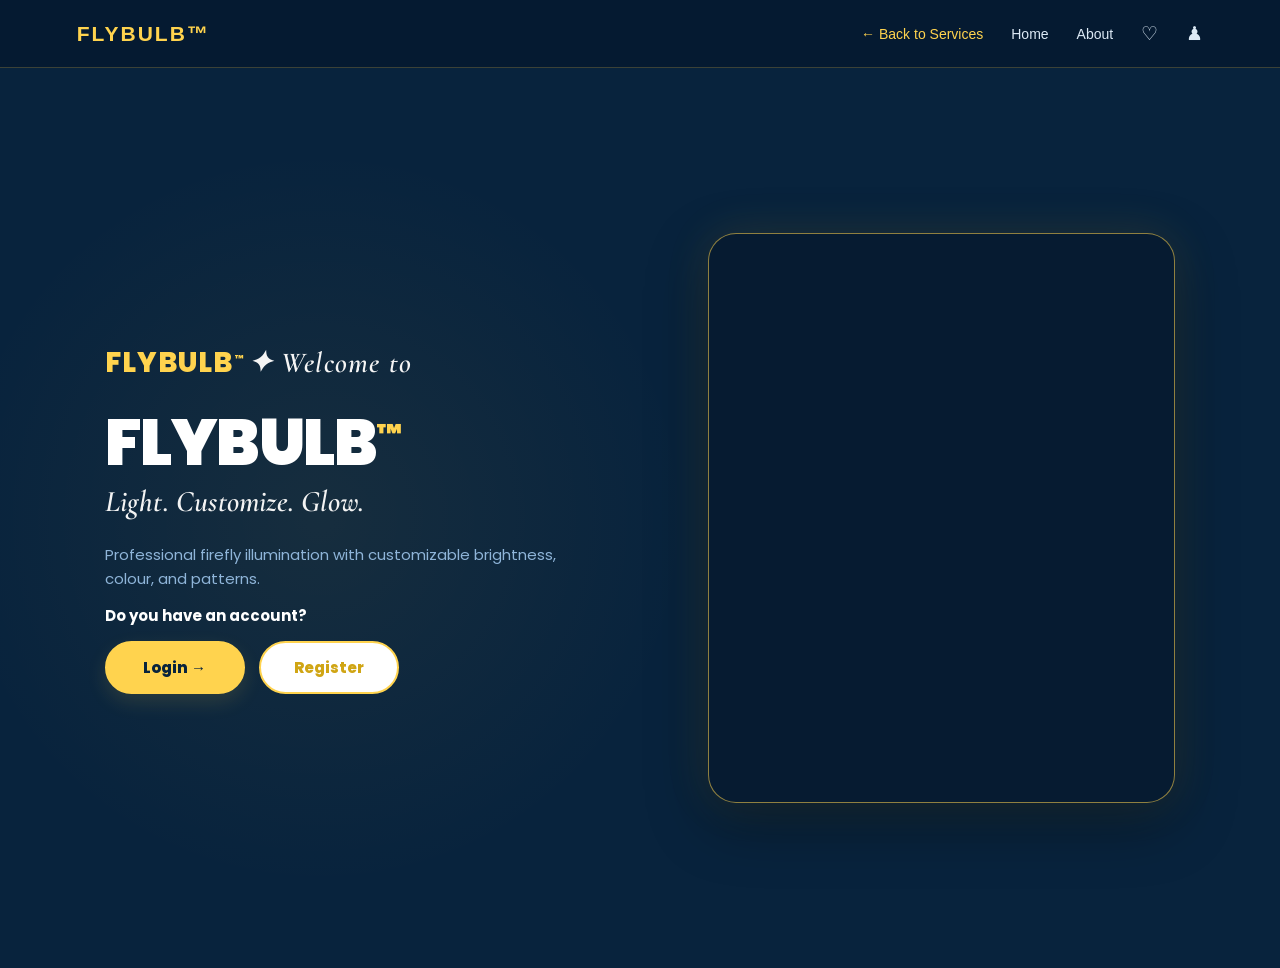
==== assets/index.html @ f3f1c1b2 "Update FlyBug website" ====
<!DOCTYPE html>

<html lang="en">

<head>

    <meta charset="UTF-8">

    <meta name="viewport"

          content="width=device-width, initial-scale=1.0">

    <title>FLYBULB™ | Professional Firefly Illumination Services</title>

    <link rel="stylesheet" href="style.css">

</head>

<body>

    <!-- =====================================================

         NAVIGATION BAR

    ===================================================== -->

    <nav class="navbar">

        <div class="navbar-logo">FLYBULB™</div>

        <div class="navbar-links">

            <a href="#services" class="nav-back" onclick="showServices(); return false;">← Back to Services</a>

            <a href="../../../FLYBULB/FLYBULB/assets/index.html" class="nav-home">Home</a>

            <a href="../../../about.html">About</a>

            <span class="nav-icon">♡</span>

            <span class="nav-icon">♟</span>

        </div>

    </nav>

<!-- =====================================================

     FLYBULB — WELCOME + LOGIN

====================================================== -->

<style>

    @import url('https://fonts.googleapis.com/css2?family=Cormorant+Garamond:ital,wght@0,500;0,600;1,500;1,600&family=Poppins:wght@400;500;600;700;800;900&display=swap');

    /* =====================================================

       COMMON

    ====================================================== */

    #welcomePage,

    #loginPage {

        font-family: "Poppins", "Segoe UI", Arial, sans-serif;

        box-sizing: border-box;

    }

    #welcomePage *,

    #loginPage * {

        box-sizing: border-box;

    }

    /* =====================================================

       WELCOME PAGE

    ====================================================== */

    #welcomePage {

        min-height: 100vh;

        width: 100%;

        background:

            radial-gradient(

                circle at 25% 50%,

                rgba(255, 211, 78, 0.06),

                transparent 35%

            ),

            #08233d;

        color: white;

        overflow: hidden;

    }

    /* =====================================================

       WELCOME WRAPPER

    ====================================================== */

    .welcome-wrapper {

        width: 100%;

        min-height: 100vh;

        display: grid;

        grid-template-columns: minmax(0, 1.08fr) minmax(320px, 0.92fr);

        align-items: center;

        padding: 60px 7%;

        gap: 55px;

    }

    /* =====================================================

       RIGHT — VIDEO

    ====================================================== */

    .welcome-video-section {

        width: 100%;

        display: flex;

        justify-content: center;

        align-items: center;

        grid-column: 2;

        grid-row: 1;

        justify-self: end;

    }

    .video-container {

        width: min(100%, 500px);

        height: 570px;

        overflow: hidden;

        border-radius: 28px;

        border: 1.5px solid rgba(255, 211, 78, 0.55);

        background: #061b31;

        box-shadow:

            0 20px 60px rgba(0, 0, 0, 0.35),

            0 0 45px rgba(255, 211, 78, 0.12);

    }

    .welcome-video {

        width: 100%;

        height: 100%;

        display: block;

        object-fit: cover;

    }

    /* =====================================================

       LEFT — CONTENT

    ====================================================== */

    .welcome-content {

        width: 100%;

        max-width: 620px;

        padding: 0;

        grid-column: 1;

        grid-row: 1;

    }

    /* =====================================================

       COMPANY NAME

    ====================================================== */

    .company-name {

        display: inline-block;

        font-size: 28px;

        font-weight: 800;

        letter-spacing: 1px;

        color: #ffd34e;

        margin-bottom: 28px;

    }

    .company-name span {

        font-size: 10px;

        vertical-align: super;

        margin-left: 2px;

    }

    /* =====================================================

       WELCOME LABEL

    ====================================================== */

    .welcome-label {

        display: inline-block;

        font-family: "Cormorant Garamond", serif;

        font-size: 29px;

        font-weight: 600;

        font-style: italic;

        letter-spacing: 1.2px;

        color: #f5f5f5;

        margin-bottom: 6px;

    }

    /* =====================================================

       MAIN HEADING

    ====================================================== */

    .welcome-content h1 {

        margin: 0 0 10px;

        font-size: clamp(48px, 5vw, 68px);

        line-height: 0.98;

        font-weight: 900;

        letter-spacing: -1.5px;

        color: #ffffff;

    }

    .welcome-content h1 span {

        color: #ffd34e;

    }

    /* =====================================================

       SUB HEADING

    ====================================================== */

    .welcome-content h2 {

        margin: 0 0 24px;

        font-family: "Cormorant Garamond", serif;

        font-size: 30px;

        line-height: 1.15;

        font-weight: 600;

        font-style: italic;

        letter-spacing: 0.2px;

        color: #f3f3f3;

    }

    /* =====================================================

       DESCRIPTION

    ====================================================== */

    .welcome-text {

        margin: 0 0 8px;

        max-width: 500px;

        font-size: 15px;

        line-height: 1.6;

        color: #8fb5d9;

    }

    .welcome-subtext {

        margin: 0 0 25px;

        max-width: 500px;

        font-size: 15px;

        line-height: 1.55;

        color: #dce9f5;

    }

    /* =====================================================

       ACCOUNT

    ====================================================== */

    .account-box {

        margin-top: 5px;

    }

    .account-box > p {

        margin: 0 0 14px;

        font-size: 15px;

        font-weight: 700;

        color: #ffffff;

    }

    .account-buttons {

        display: flex;

        gap: 14px;

        align-items: center;

    }

    /* =====================================================

       WELCOME BUTTONS

    ====================================================== */

    .welcome-btn {

        min-width: 140px;

        padding: 13px 28px;

        border-radius: 30px;

        font-family: inherit;

        font-size: 15px;

        font-weight: 800;

        cursor: pointer;

        transition:

            transform 0.25s ease,

            box-shadow 0.25s ease,

            background 0.25s ease;

    }

    .login-button {

        border: 2px solid #ffd34e;

        background: #ffd34e;

        color: #08233d;

        box-shadow: 0 8px 20px rgba(255, 211, 78, 0.12);

    }

    .register-button {

        border: 2px solid #ffd34e;

        background: #ffffff;

        color: #d0a514;

    }

    .welcome-btn:hover {

        transform: translateY(-3px);

        box-shadow: 0 10px 25px rgba(0, 0, 0, 0.2);

    }

    /* =====================================================

       LOGIN PAGE

    ====================================================== */

    #loginPage {

        min-height: 100vh;

        width: 100%;

        display: flex;

        justify-content: center;

        align-items: center;

        padding: 40px 20px;

        background:

            radial-gradient(

                circle at top right,

                rgba(255, 211, 78, 0.08),

                transparent 35%

            ),

            #08233d;

        color: white;

    }

    /* =====================================================

       LOGIN CARD

    ====================================================== */

    .form-card {

        width: 100%;

        max-width: 450px;

        padding: 42px;

        border-radius: 28px;

        background: rgba(10, 40, 67, 0.96);

        border: 1px solid rgba(255, 211, 78, 0.35);

        box-shadow:

            0 25px 70px rgba(0, 0, 0, 0.35),

            0 0 30px rgba(255, 211, 78, 0.05);

        text-align: center;

    }

    /* =====================================================

       LOGIN LOGO

    ====================================================== */

    .form-logo {

        color: #ffd34e;

        font-size: 24px;

        font-weight: 900;

        letter-spacing: 1px;

        margin-bottom: 22px;

    }

    /* =====================================================

       LOGIN TITLE

    ====================================================== */

    .form-card h1 {

        margin: 0 0 10px;

        font-size: 32px;

        font-weight: 800;

        color: #ffffff;

    }

    .form-subtitle {

        margin: 0 0 30px;

        color: #8fb5d9;

        font-size: 15px;

        line-height: 1.6;

    }

    /* =====================================================

       INPUT GROUP

    ====================================================== */

    .input-group {

        text-align: left;

        margin-bottom: 18px;

    }

    .input-group label {

        display: block;

        margin-bottom: 7px;

        font-size: 14px;

        font-weight: 700;

        color: #ffffff;

    }

    .input-group input {

        width: 100%;

        padding: 14px 16px;

        border-radius: 12px;

        border: 1px solid rgba(143, 181, 217, 0.35);

        outline: none;

        background: #0d2d49;

        color: #ffd34e;

        -webkit-text-fill-color: #ffd34e;

        font-family: inherit;

        font-size: 14px;

        transition: 0.25s ease;

    }

    .input-group input::placeholder {

        color: #7293b0;

    }

    .input-group input:focus {

        border-color: #ffd34e;

        box-shadow: 0 0 0 3px rgba(255, 211, 78, 0.08);

    }

    /* =====================================================

       LOGIN FORM BUTTON

    ====================================================== */

    .form-button {

        width: 100%;

        padding: 14px 20px;

        margin-top: 8px;

        border: none;

        border-radius: 14px;

        background: #ffd34e;

        color: #08233d;

        font-family: inherit;

        font-size: 15px;

        font-weight: 800;

        cursor: pointer;

        transition: 0.25s ease;

    }

    .form-button:hover {

        transform: translateY(-2px);

        box-shadow: 0 10px 25px rgba(255, 211, 78, 0.15);

    }

    /* =====================================================

       REGISTER SWITCH

    ====================================================== */

    .switch-text {

        margin: 22px 0 15px;

        color: #8fb5d9;

        font-size: 14px;

    }

    .switch-text button {

        border: none;

        background: none;

        color: #ffd34e;

        font-family: inherit;

        font-size: 14px;

        font-weight: 700;

        cursor: pointer;

    }

    /* =====================================================

       BACK BUTTON

    ====================================================== */

    .back-button {

        border: none;

        background: transparent;

        color: #8fb5d9;

        font-family: inherit;

        font-size: 14px;

        cursor: pointer;

        transition: 0.2s ease;

    }

    .back-button:hover {

        color: #ffd34e;

    }

    /* =====================================================

       MOBILE

    ====================================================== */

    @media (max-width: 900px) {

        .welcome-wrapper {

            grid-template-columns: 1fr;

            min-height: auto;

            padding: 50px 7%;

            gap: 45px;

        }

        .welcome-content {

            order: 1;

            grid-column: 1;

            grid-row: 1;

            max-width: 650px;

            margin: auto;

        }

        .welcome-video-section {

            order: 2;

            grid-column: 1;

            grid-row: 2;

        }

        .video-container {

            width: min(100%, 480px);

            height: 450px;

        }

    }

    /* =====================================================

       IPHONE 13 / SMALL MOBILE

    ====================================================== */

    @media (max-width: 500px) {

        #welcomePage {

            overflow: visible;

        }

        .welcome-wrapper {

            padding: 35px 20px 50px;

            gap: 35px;

        }

        .video-container {

            height: 350px;

            border-radius: 22px;

        }

        .company-name {

            font-size: 20px;

            margin-bottom: 25px;

        }

        .welcome-label {

            font-size: 25px;

            margin-bottom: 14px;

        }

        .welcome-content h1 {

            font-size: 48px;

            letter-spacing: -1.5px;

            margin-bottom: 22px;

        }

        .welcome-content h2 {

            font-size: 21px;

            margin-bottom: 18px;

        }

        .welcome-text {

            font-size: 15px;

        }

        .welcome-label {

            font-family: "Cormorant Garamond", serif;

            font-size: 25px;

            font-style: italic;

        }

        .welcome-content h1 {

            font-size: 48px;

        }

        .welcome-content h2 {

            font-size: 28px;

        }

        .welcome-subtext {

            font-size: 14px;

            margin-bottom: 25px;

        }

        .account-buttons {

            flex-direction: column;

            width: 100%;

        }

        .welcome-btn {

            width: 100%;

        }

        .form-card {

            padding: 30px 22px;

            border-radius: 22px;

        }

        .form-card h1 {

            font-size: 28px;

        }

    }

</style>

<!-- =====================================================

     WELCOME PAGE

====================================================== -->

<section id="welcomePage" class="page">

    <div class="welcome-wrapper">

        <!-- =================================================

             RIGHT SIDE — FIREFLY VIDEO

        ================================================== -->

        <div class="welcome-video-section">

            <div class="video-container">

                <video

                    class="welcome-video"

                    autoplay

                    muted

                    loop

                    playsinline

                    preload="metadata"

                >

                    <source

                        src="firefly-welcome.mp4"

                        type="video/mp4"

                    >

                    Your browser does not support video.

                </video>

            </div>

        </div>

        <!-- =================================================

             LEFT SIDE — WELCOME CONTENT

        ================================================== -->

        <div class="welcome-content">

            <!-- COMPANY NAME -->

            <div class="company-name">

                FLYBULB<span>™</span>

            </div>

            <!-- WELCOME LABEL -->

            <div class="welcome-label">

                ✦ Welcome to

            </div>

            <!-- MAIN HEADING -->

            <h1>

                FLYBULB<span>™</span>

            </h1>

            <!-- SUB HEADING -->

            <h2>

                Light. Customize. Glow.

            </h2>

            <!-- DESCRIPTION -->

            <p class="welcome-text">

                Professional firefly illumination with

                customizable brightness, colour, and patterns.

            </p>

            <!-- =================================================

                 ACCOUNT BUTTONS

            ================================================== -->

            <div class="account-box">

                <p>

                    Do you have an account?

                </p>

                <div class="account-buttons">

                    <button

                        type="button"

                        class="welcome-btn login-button"

                        onclick="showLogin()"

                    >

                        Login →

                    </button>

                    <button

                        type="button"

                        class="welcome-btn register-button"

                        onclick="showRegister()"

                    >

                        Register

                    </button>

                </div>

            </div>

        </div>

    </div>

</section>

<!-- =====================================================

     LOGIN PAGE

====================================================== -->

<section

    id="loginPage"

    class="form-page hidden"

>

    <div class="form-card">

        <!-- LOGO -->

        <div class="form-logo">

            FLYBULB™

        </div>

        <!-- TITLE -->

        <h1>

            Welcome Back ✨

        </h1>

        <p class="form-subtitle">

            Login to continue your

            firefly journey.

        </p>

        <!-- NAME -->

        <div class="input-group">

            <label for="loginName">

                Name

            </label>

            <input

                type="text"

                id="loginName"

                placeholder="Enter your name"

            >

        </div>

        <!-- ID -->

        <div class="input-group">

            <label for="loginId">

                ID

            </label>

            <input

                type="text"

                id="loginId"

                placeholder="Enter your ID"

            >

        </div>

        <!-- PASSWORD -->

        <div class="input-group">

            <label for="loginPassword">

                Password

            </label>

            <input

                type="password"

                id="loginPassword"

                placeholder="Enter your password"

            >

        </div>

        <!-- LOGIN -->

        <button

            type="button"

            class="form-button"

            onclick="loginUser()"

        >

            Login →

        </button>

        <!-- REGISTER -->

        <p class="switch-text">

            Don't have an account?

            <button

                type="button"

                onclick="showRegister()"

            >

                Register now

            </button>

        </p>

        <!-- BACK -->

        <button

            type="button"

            class="back-button"

            onclick="showWelcome()"

        >

            ← Back to Welcome

        </button>

    </div>

    <div class="auth-logo-panel">

        <img src="../../../Bulbreplacement/images/logo.png"
         alt="FLYBULB Firefly logo">

    </div>

</section>

    <!-- =====================================================

         REGISTER PAGE

    ====================================================== -->

    <section

        id="registerPage"

        class="form-page hidden"

    >

        <div class="form-card">

            <div class="form-logo">

                FLYBULB™

            </div>

            <h1>

                Create Account ✨

            </h1>

            <p class="form-subtitle">

                Create your firefly account.

            </p>

            <!-- NAME -->

            <div class="input-group">

                <label for="registerName">

                    Name

                </label>

                <input

                    type="text"

                    id="registerName"

                    placeholder="Enter your name"

                >

            </div>

            <!-- ID -->

            <div class="input-group">

                <label for="registerId">

                    ID

                </label>

                <input

                    type="text"

                    id="registerId"

                    placeholder="Create your ID"

                >

            </div>

            <!-- EMAIL -->

            <div class="input-group">

                <label for="registerEmail">

                    Email

                </label>

                <input

                    type="email"

                    id="registerEmail"

                    placeholder="Enter your email"

                >

            </div>

            <!-- PASSWORD -->

            <div class="input-group">

                <label for="registerPassword">

                    Password

                </label>

                <input

                    type="password"

                    id="registerPassword"

                    placeholder="Create a password"

                >

            </div>

            <!-- REGISTER -->

            <button

                class="form-button"

                onclick="registerUser()"

            >

                Create Account ✨

            </button>

            <!-- LOGIN -->

            <p class="switch-text">

                Already have an account?

                <button onclick="showLogin()">

                    Login

                </button>

            </p>

            <button

                class="back-button"

                onclick="showWelcome()"

            >

                ← Back to Welcome

            </button>

        </div>

        <div class="auth-logo-panel">

            <img src="../../../Bulbreplacement/images/logo.png"
                 alt="FLYBULB Firefly logo">

        </div>

    </section>

    <!-- =====================================================

         MAIN WEBSITE AFTER LOGIN

    ====================================================== -->

    <section

        id="websitePage"

        class="hidden"

    >

        <!-- ================= HEADER ================= -->

        <header class="website-header">

            <div class="website-logo">

                FLYBULB<span>™</span>

            </div>

            <button

                class="logout-btn"

                onclick="logoutUser()"

            >

                Logout

            </button>

        </header>

        <!-- ================= DASHBOARD ================= -->

        <main class="dashboard">

            <!-- WELCOME USER -->

            <div class="dashboard-welcome">

                <small>

                    ✨ FLYBULB™

                </small>

                <h1>

                    Welcome,

                    <span id="userName">

                        Firefly Friend

                    </span>

                    👋

                </h1>

                <p>

                    Your little firefly is ready

                    for its perfect glow.

                </p>

                <img
                    class="services-logo"
                    src="../../../Bulbreplacement/images/logo.png"
                    alt="FLYBULB Firefly logo"
                >

            </div>

            <!-- =================================================

                 SERVICES

            ================================================== -->

            <section id="services" class="services-section">

                <div class="services-title">

                    <h2>

                        Our Services ✨

                    </h2>

                    <p>

                        Choose what your firefly needs.

                    </p>

                </div>

                <!-- THREE EQUAL HORIZONTAL BOXES -->

                <div class="services-row">

                    <!-- =====================================

     BOX 1 — BULB REPLACEMENT

====================================== -->

<div class="service-box">

    <div class="service-top">

        <div class="service-icon">

            💡

        </div>

        <h3>

            Bulb Replacement

        </h3>

        <p>

            Give your firefly a fresh

            new glow with a bulb

            replacement.

        </p>

    </div>

    <a href="../../../Bulbreplacement/index.html" class="service-button">

        Explore →

    </a>

</div>

                    <!-- =====================================

                         BOX 2 — BRIGHTNESS

                    ====================================== -->

                    <div class="service-box">

                        <div class="service-top">

                            <div class="service-icon">

                                🔆

                            </div>

                            <h3>

                                Brightness Adjustment

                            </h3>

                            <p>

                                Adjust your firefly's

                                brightness and find

                                its perfect glow.

                            </p>

                        </div>

                        <button

                            class="service-button"

                            onclick="openService('../../../brightnessadjustment/index.html')"

                        >

                            Adjust Brightness →

                        </button>

                    </div>

                    <!-- =====================================

                         BOX 3 — COLOR CHANGE

                    ====================================== -->

                    <div class="service-box">

                        <div class="service-top">

                            <div class="service-icon">

                                🌈

                            </div>

                            <h3>

                                Color Change

                            </h3>
                            <p>

                                Give your firefly a new

                                color and personality.

                            </p>

                        </div>

                        <button

                            class="service-button"

                            onclick="openService('../../../colourchange/index.html')"

                        >

                            Change Color →

                        </button>

                    </div>

                </div>

            </section>

        </main>
        <!-- ================= FOOTER ================= -->

        <footer>

            <h3>

                FLYBULB™

            </h3>

            <p>

                Professional Firefly

                Illumination Services

            </p>

            <p>

                A service by Euvn Enterprises

                Private Limited

            </p>

            <small>

                © 2026 FLYBULB™ —

                Because every firefly deserves

                better lighting. ✨

            </small>

        </footer>

    </section>

    <script>
        const welcomePage = document.getElementById("welcomePage");
        const loginPage = document.getElementById("loginPage");
        const registerPage = document.getElementById("registerPage");
        const websitePage = document.getElementById("websitePage");

        function hideAllPages() {
            [welcomePage, loginPage, registerPage, websitePage]
                .filter(Boolean)
                .forEach(page => page.classList.add("hidden"));
        }

        function showLogin() {
            hideAllPages();
            loginPage.classList.remove("hidden");
            window.scrollTo(0, 0);
        }

        function showRegister() {
            hideAllPages();
            registerPage.classList.remove("hidden");
            window.scrollTo(0, 0);
        }

        function showWelcome() {
            hideAllPages();
            welcomePage.classList.remove("hidden");
            window.scrollTo(0, 0);
        }

        function showServices() {
            hideAllPages();
            websitePage.classList.remove("hidden");
            window.scrollTo(0, 0);
        }

        function registerUser() {
            const name = document.getElementById("registerName").value.trim();
            const id = document.getElementById("registerId").value.trim();
            const email = document.getElementById("registerEmail").value.trim();
            const password = document.getElementById("registerPassword").value.trim();

            if (!name || !id || !email || !password) {
                alert("Please complete all registration fields.");
                return;
            }

            localStorage.setItem("flybulbAccount", JSON.stringify({
                name,
                id,
                email,
                password
            }));

            document.getElementById("loginName").value = name;
            document.getElementById("loginId").value = id;
            document.getElementById("loginPassword").value = "";
            alert("Account created successfully. Please log in.");
            showLogin();
        }

        function loginUser() {
            const name = document.getElementById("loginName").value.trim();
            const id = document.getElementById("loginId").value.trim();
            const password = document.getElementById("loginPassword").value.trim();

            if (!name || !id || !password) {
                alert("Please enter your name, ID, and password.");
                return;
            }

            const savedAccount = JSON.parse(localStorage.getItem("flybulbAccount") || "null");

            if (savedAccount && (savedAccount.id !== id || savedAccount.password !== password)) {
                alert("The ID or password does not match your account.");
                return;
            }

            document.getElementById("userName").textContent = name;
            localStorage.setItem("flybulbName", name);
            hideAllPages();
            websitePage.classList.remove("hidden");
            window.scrollTo(0, 0);
        }

        function logoutUser() {
            showWelcome();
        }

        function openService(page) {
            window.location.href = page;
        }

        if (window.location.hash === "#services") {
            showServices();
        }
    </script>

</body>

</html>
---- assets/style.css ----
/* =========================================================
   FLYBULB™ — MAIN STYLESHEET
   ========================================================= */


/* =========================================================
   RESET
   ========================================================= */

* {
    margin: 0;
    padding: 0;
    box-sizing: border-box;
}

html {
    scroll-behavior: smooth;
}

body {
    font-family: "Segoe UI", Arial, sans-serif;
    background: #f8fff9;
    color: #18231d;
    min-height: 100vh;
}


/* =========================================================
   COMMON
   ========================================================= */

.hidden {
    display: none !important;
}

.page {
    min-height: 100vh;
}


/* =========================================================
   NAVIGATION
   ========================================================= */

.navbar {
    height: 68px;
    width: 100%;
    padding: 0 6%;
    display: flex;
    align-items: center;
    justify-content: space-between;

    background: rgba(255, 255, 255, 0.92);
    border-bottom: 1px solid #e5eee8;

    position: relative;
    z-index: 100;
}

.navbar-logo {
    font-size: 21px;
    font-weight: 800;
    letter-spacing: 2px;
    color: #15231a;
}

.navbar-links {
    display: flex;
    align-items: center;
    gap: 28px;
}

.navbar-links a {
    color: #34453b;
    text-decoration: none;
    font-size: 14px;
    font-weight: 500;

    transition:
        color 0.2s ease,
        transform 0.2s ease;
}

.navbar-links a:hover {
    color: #7c9d86;
    transform: translateY(-1px);
}

.nav-back {
    color: #60786a !important;
}

.nav-icon {
    font-size: 19px;
    color: #5e7567;
    cursor: pointer;
    transition: transform 0.2s ease;
}

.nav-icon:hover {
    transform: scale(1.15);
}


/* =========================================================
   WELCOME PAGE
   ========================================================= */

#welcomePage {
    min-height: calc(100vh - 68px);
    display: flex;
    align-items: center;

    background:
        radial-gradient(
            circle at 85% 45%,
            rgba(213, 241, 220, 0.55),
            transparent 35%
        ),
        #f8fff9;
}

.welcome-wrapper {
    width: 88%;
    max-width: 1250px;
    margin: 0 auto;

    display: grid;
    grid-template-columns: 0.9fr 1.1fr;
    align-items: center;
    gap: 65px;

    padding: 45px 0;
}


/* =========================================================
   WELCOME LEFT CONTENT
   ========================================================= */

.welcome-content {
    max-width: 520px;
}

.company-name {
    font-size: 13px;
    font-weight: 700;
    letter-spacing: 3px;
    color: #718779;
    margin-bottom: 28px;
}

.company-name span,
.welcome-content h1 span,
.website-logo span {
    font-size: 0.42em;
    vertical-align: super;
    letter-spacing: 0;
}

.welcome-label {
    display: inline-block;

    font-size: 13px;
    font-weight: 600;
    color: #718779;

    margin-bottom: 10px;
}

.welcome-content h1 {
    font-size: clamp(46px, 6vw, 78px);
    line-height: 0.95;
    letter-spacing: -3px;
    font-weight: 800;
    color: #17251c;

    margin-bottom: 18px;
}

.welcome-content h2 {
    font-size: clamp(22px, 2.5vw, 31px);
    line-height: 1.2;
    font-weight: 500;

    color: #5d7565;
    margin-bottom: 17px;
}

.welcome-text {
    max-width: 430px;

    font-size: 16px;
    line-height: 1.7;
    color: #718078;

    margin-bottom: 30px;
}


/* =========================================================
   ACCOUNT BOX
   ========================================================= */

.account-box {
    padding-top: 5px;
}

.account-box > p {
    font-size: 13px;
    color: #718078;
    margin-bottom: 11px;
}

.account-buttons {
    display: flex;
    gap: 11px;
}

.welcome-btn {
    border: none;
    border-radius: 10px;

    padding: 13px 24px;

    font-family: inherit;
    font-size: 14px;
    font-weight: 650;

    cursor: pointer;

    transition:
        transform 0.2s ease,
        box-shadow 0.2s ease,
        background 0.2s ease;
}

.welcome-btn:hover {
    transform: translateY(-2px);
}

.login-button {
    background: #1f3025;
    color: white;

    box-shadow: 0 7px 20px rgba(31, 48, 37, 0.14);
}

.login-button:hover {
    background: #2d4434;
    box-shadow: 0 10px 25px rgba(31, 48, 37, 0.19);
}

.register-button {
    background: white;
    color: #34483a;

    border: 1px solid #d7e4da;
}

.register-button:hover {
    background: #f2faf4;
}


/* =========================================================
   WELCOME VIDEO
   ========================================================= */

.welcome-video-section {
    width: 100%;
}

.video-container {
    width: 100%;
    max-width: 620px;
    margin-left: auto;

    overflow: hidden;
    border-radius: 24px;

    background: #dceee0;

    box-shadow:
        0 25px 65px rgba(53, 79, 60, 0.13);

    aspect-ratio: 16 / 10;
}

.welcome-video {
    display: block;

    width: 100%;
    height: 100%;

    object-fit: cover;
}


/* =========================================================
   LOGIN / REGISTER PAGE
   ========================================================= */

#loginPage,
#registerPage {
    min-height: calc(100vh - 68px);

    display: flex;
    justify-content: center;
    align-items: center;

    padding: 35px 20px;

    background:
        radial-gradient(
            circle at 50% 20%,
            #edf8f0,
            transparent 55%
        ),
        #f8fff9;
}

.form-card {
    width: 100%;
    max-width: 430px;

    background: rgba(255, 255, 255, 0.95);

    border: 1px solid #e1ece4;
    border-radius: 20px;

    padding: 36px 38px;

    box-shadow:
        0 20px 60px rgba(48, 71, 55, 0.09);
}

.auth-logo-panel {
    width: min(38vw, 390px);
    display: flex;
    align-items: center;
    justify-content: center;
    padding: 30px;
}

.auth-logo-panel img {
    width: min(100%, 330px);
    height: auto;
    filter: drop-shadow(0 0 30px rgba(255, 211, 78, 0.2));
    animation: authLogoFloat 4s ease-in-out infinite;
}

@keyframes authLogoFloat {
    0%, 100% {
        transform: translateY(0);
    }

    50% {
        transform: translateY(-10px);
    }
}

.form-logo {
    font-size: 13px;
    font-weight: 800;
    letter-spacing: 3px;
    color: #6d8575;

    margin-bottom: 22px;
}

.form-card h1 {
    font-size: 30px;
    line-height: 1.2;
    color: #18251c;

    margin-bottom: 9px;
}

.form-subtitle {
    color: #7a887f;
    font-size: 14px;
    line-height: 1.5;

    margin-bottom: 27px;
}


/* =========================================================
   INPUTS
   ========================================================= */

.input-group {
    margin-bottom: 17px;
}

.input-group label {
    display: block;

    font-size: 13px;
    font-weight: 650;
    color: #415448;

    margin-bottom: 7px;
}

.input-group input {
    width: 100%;

    padding: 12px 14px;

    border: 1px solid #dce7df;
    border-radius: 9px;

    background: #fbfefc;

    color: #1c2920;
    font-family: inherit;
    font-size: 14px;

    outline: none;

    transition:
        border-color 0.2s ease,
        box-shadow 0.2s ease,
        background 0.2s ease;
}

.input-group input:focus {
    border-color: #9db5a3;

    background: white;

    box-shadow:
        0 0 0 3px rgba(157, 181, 163, 0.13);
}

.input-group input::placeholder {
    color: #a2ada6;
}


/* =========================================================
   FORM BUTTON
   ========================================================= */

.form-button {
    width: 100%;

    border: none;
    border-radius: 10px;

    padding: 13px 18px;

    margin-top: 5px;

    background: #1f3025;
    color: white;

    font-family: inherit;
    font-size: 14px;
    font-weight: 650;

    cursor: pointer;

    transition:
        background 0.2s ease,
        transform 0.2s ease,
        box-shadow 0.2s ease;
}

.form-button:hover {
    background: #2c4434;
    transform: translateY(-1px);

    box-shadow:
        0 8px 20px rgba(31, 48, 37, 0.15);
}


/* =========================================================
   SWITCH / BACK
   ========================================================= */

.switch-text {
    text-align: center;

    font-size: 13px;
    color: #7b8980;

    margin-top: 21px;
}

.switch-text button {
    border: none;
    background: none;

    color: #4f6d58;

    font-family: inherit;
    font-size: 13px;
    font-weight: 650;

    cursor: pointer;
}

.switch-text button:hover {
    text-decoration: underline;
}

.back-button {
    display: block;

    margin: 20px auto 0;

    border: none;
    background: none;

    color: #7b8980;

    font-family: inherit;
    font-size: 13px;

    cursor: pointer;
}

.back-button:hover {
    color: #405647;
}


/* =========================================================
   MAIN WEBSITE HEADER
   ========================================================= */

.website-header {
    height: 70px;

    display: flex;
    align-items: center;
    justify-content: space-between;

    padding: 0 6%;

    background: white;

    border-bottom: 1px solid #e5eee8;
}

.website-logo {
    font-size: 21px;
    font-weight: 800;
    letter-spacing: 2px;
    color: #18251c;
}

.logout-btn {
    border: 1px solid #d9e5dc;
    border-radius: 8px;

    background: white;
    color: #53665a;

    padding: 9px 17px;

    font-family: inherit;
    font-size: 13px;
    font-weight: 600;

    cursor: pointer;

    transition: all 0.2s ease;
}

.logout-btn:hover {
    background: #f2f8f4;
    border-color: #c5d7ca;
}


/* =========================================================
   DASHBOARD
   ========================================================= */

.dashboard {
    width: 88%;
    max-width: 1200px;

    margin: 0 auto;

    padding: 65px 0 80px;
}

.dashboard-welcome {
    text-align: center;
    position: relative;

    margin-bottom: 58px;
}

.services-logo {
    position: absolute;
    top: -42px;
    right: 3%;
    width: min(20vw, 220px);
    height: auto;
    filter: drop-shadow(0 0 24px rgba(255, 211, 78, 0.2));
    animation: authLogoFloat 4s ease-in-out infinite;
}

.dashboard-welcome small {
    font-size: 11px;
    font-weight: 700;

    letter-spacing: 2px;

    color: #789080;
}

.dashboard-welcome h1 {
    margin-top: 12px;

    font-size: clamp(34px, 4vw, 48px);
    line-height: 1.15;

    color: #18251c;
}

.dashboard-welcome h1 span {
    color: #607b69;
}

.dashboard-welcome p {
    margin-top: 13px;

    color: #7a887f;
    font-size: 15px;
}


/* =========================================================
   SERVICES
   ========================================================= */

.services-title {
    text-align: center;

    margin-bottom: 30px;
}

.services-title h2 {
    font-size: 27px;
    color: #1d2c22;

    margin-bottom: 7px;
}

.services-title p {
    font-size: 14px;
    color: #7a887f;
}

.services-row {
    display: grid;

    grid-template-columns:
        repeat(3, minmax(0, 1fr));

    gap: 18px;
}

.service-box {
    min-height: 300px;

    display: flex;
    flex-direction: column;
    justify-content: space-between;

    padding: 28px;

    background: white;

    border: 1px solid #e1ebe4;
    border-radius: 17px;

    box-shadow:
        0 12px 35px rgba(46, 68, 52, 0.055);

    transition:
        transform 0.25s ease,
        box-shadow 0.25s ease,
        border-color 0.25s ease;
}

.service-box:hover {
    transform: translateY(-5px);

    border-color: #cdddcf;

    box-shadow:
        0 18px 45px rgba(46, 68, 52, 0.10);
}

.service-icon {
    width: 48px;
    height: 48px;

    display: flex;
    align-items: center;
    justify-content: center;

    border-radius: 12px;

    background: #eff8f1;

    font-size: 23px;

    margin-bottom: 22px;
}

.service-box h3 {
    font-size: 19px;
    color: #25352a;

    margin-bottom: 10px;
}

.service-box p {
    font-size: 14px;
    line-height: 1.65;

    color: #78867d;
}

.service-button {
    width: 100%;

    display: flex;
    align-items: center;
    justify-content: center;

    margin-top: 25px;

    padding: 11px 15px;

    border: 1px solid #d6e3d9;
    border-radius: 9px;

    background: #f8fcf9;
    color: #405848;

    font-family: inherit;
    font-size: 13px;
    font-weight: 650;

    text-decoration: none;

    cursor: pointer;

    transition:
        background 0.2s ease,
        border-color 0.2s ease,
        transform 0.2s ease;
}

.service-button:hover {
    background: #edf7ef;
    border-color: #c4d8c9;

    transform: translateY(-1px);
}


/* =========================================================
   FOOTER
   ========================================================= */

footer {
    text-align: center;

    padding: 45px 20px;

    background: #eef7f0;

    border-top: 1px solid #dfebe1;
}

footer h3 {
    font-size: 17px;

    letter-spacing: 2px;

    color: #26372b;

    margin-bottom: 9px;
}

footer p {
    font-size: 13px;
    line-height: 1.6;

    color: #748279;

    margin-bottom: 4px;
}

footer small {
    display: block;

    margin-top: 17px;

    font-size: 11px;
    color: #89968e;
}


/* =========================================================
   POPUP OVERLAY
   ========================================================= */

.popup-overlay {
    position: fixed;

    inset: 0;

    display: flex;
    align-items: center;
    justify-content: center;

    padding: 20px;

    background: rgba(22, 35, 26, 0.42);

    backdrop-filter: blur(5px);

    opacity: 0;
    visibility: hidden;

    transition:
        opacity 0.25s ease,
        visibility 0.25s ease;

    z-index: 9999;
}

.popup-overlay.active {
    opacity: 1;
    visibility: visible;
}

.popup-box {
    position: relative;

    width: 100%;
    max-width: 390px;

    padding: 34px 30px 30px;

    background: white;

    border-radius: 18px;

    text-align: center;

    box-shadow:
        0 25px 70px rgba(21, 38, 27, 0.2);

    transform: translateY(10px) scale(0.98);

    transition: transform 0.25s ease;
}

.popup-overlay.active .popup-box {
    transform: translateY(0) scale(1);
}

.popup-close {
    position: absolute;

    top: 12px;
    right: 14px;

    width: 30px;
    height: 30px;

    border: none;
    background: transparent;

    color: #819087;

    font-size: 25px;
    line-height: 1;

    cursor: pointer;
}

.popup-icon {
    font-size: 36px;

    margin-bottom: 13px;
}

.popup-box h2 {
    font-size: 23px;

    color: #1d2d22;

    margin-bottom: 10px;
}

.popup-box p {
    white-space: pre-line;

    font-size: 14px;
    line-height: 1.6;

    color: #738078;

    margin-bottom: 22px;
}

.popup-button {
    border: none;
    border-radius: 9px;

    background: #1f3025;
    color: white;

    padding: 11px 25px;

    font-family: inherit;
    font-size: 13px;
    font-weight: 650;

    cursor: pointer;

    transition: background 0.2s ease;
}

.popup-button:hover {
    background: #2d4434;
}


/* =========================================================
   RESPONSIVE — TABLET
   ========================================================= */

@media (max-width: 900px) {

    .welcome-wrapper {
        grid-template-columns: 1fr;
        gap: 40px;

        width: 86%;
    }

    .welcome-content {
        max-width: 650px;
    }

    .welcome-video-section {
        max-width: 650px;
    }

    .video-container {
        margin: 0;
    }

    .services-row {
        grid-template-columns: 1fr;
    }

    .service-box {
        min-height: 250px;
    }
}


/* =========================================================
   RESPONSIVE — MOBILE
   ========================================================= */

@media (max-width: 650px) {

    .navbar {
        height: auto;
        min-height: 62px;

        padding: 14px 5%;

        gap: 15px;
    }

    .navbar-links {
        gap: 12px;
    }

    .navbar-links a {
        font-size: 12px;
    }

    .nav-back {
        display: none;
    }

    .nav-icon {
        display: none;
    }


    #welcomePage {
        min-height: calc(100vh - 62px);
    }

    .welcome-wrapper {
        width: 90%;

        padding: 35px 0 45px;

        gap: 30px;
    }

    .company-name {
        margin-bottom: 20px;
    }

    .welcome-content h1 {
        font-size: 52px;
        letter-spacing: -2px;
    }

    .welcome-content h2 {
        font-size: 23px;
    }

    .welcome-text {
        font-size: 14px;
        line-height: 1.6;
    }

    .account-buttons {
        width: 100%;
    }

    .welcome-btn {
        flex: 1;
        padding: 12px 15px;
    }

    .video-container {
        border-radius: 17px;
        aspect-ratio: 16 / 11;
    }


    .form-card {
        padding: 30px 24px;
    }

    .form-card h1 {
        font-size: 27px;
    }


    .website-header {
        padding: 0 5%;
    }

    .dashboard {
        width: 90%;
        padding: 45px 0 60px;
    }

    .dashboard-welcome {
        margin-bottom: 45px;
    }

    .dashboard-welcome h1 {
        font-size: 34px;
    }

    .services-logo {
        position: static;
        display: block;
        width: min(42vw, 180px);
        margin: 0 auto 20px;
    }

    .service-box {
        padding: 24px;
    }

    footer {
        padding: 38px 18px;
    }
}


/* =========================================================
   VERY SMALL SCREENS
   ========================================================= */

@media (max-width: 400px) {

    .navbar-logo,
    .website-logo {
        font-size: 17px;
    }

    .navbar-links {
        gap: 8px;
    }

    .navbar-links a {
        font-size: 11px;
    }

    .welcome-content h1 {
        font-size: 45px;
    }

    .account-buttons {
        flex-direction: column;
    }

    .welcome-btn {
        width: 100%;
    }
}

/* =========================================================
   FIREFLY NAVY AND GOLD THEME
========================================================= */

body {
    background: #08233d;
    color: #ffffff;
}

.navbar,
.website-header {
    background: rgba(6, 27, 49, 0.96);
    border-color: rgba(255, 211, 78, 0.22);
}

.navbar-logo,
.website-logo {
    color: #ffd34e;
}

.navbar-links a,
.nav-icon {
    color: #dce9f5;
}

.navbar-links a:hover,
.nav-icon:hover,
.nav-back {
    color: #ffd34e !important;
}

#loginPage,
#registerPage,
#websitePage {
    background: #08233d;
}

.website-header {
    color: #ffffff;
}

.logout-btn {
    background: transparent;
    border-color: rgba(255, 211, 78, 0.55);
    color: #ffd34e;
}

.logout-btn:hover {
    background: rgba(255, 211, 78, 0.1);
    border-color: #ffd34e;
}

.dashboard-welcome small,
.dashboard-welcome p,
.services-title p,
.service-box p,
footer p,
footer small {
    color: #8fb5d9;
}

.dashboard-welcome h1,
.services-title h2,
.service-box h3,
footer h3 {
    color: #ffffff;
}

.dashboard-welcome h1 span {
    color: #ffd34e;
}

.service-box {
    background: rgba(10, 40, 67, 0.96);
    border-color: rgba(255, 211, 78, 0.28);
    box-shadow: 0 12px 35px rgba(0, 0, 0, 0.24);
}

.service-box:hover {
    border-color: #ffd34e;
    box-shadow: 0 18px 45px rgba(255, 211, 78, 0.14);
}

.service-icon {
    background: rgba(255, 211, 78, 0.12);
}

.service-button {
    background: #ffd34e;
    border-color: #ffd34e;
    color: #08233d;
}

.service-button:hover {
    background: transparent;
    border-color: #ffd34e;
    color: #ffd34e;
}

footer {
    background: #061b31;
    border-color: rgba(255, 211, 78, 0.22);
}

@media (min-width: 701px) {
    .services-row {
        grid-template-columns: repeat(3, minmax(0, 1fr));
    }
}

.services-title h2 {
    font-size: 32px;
}

.services-title p {
    font-size: 16px;
}

.service-icon {
    width: 54px;
    height: 54px;
    font-size: 26px;
}

.service-box h3 {
    font-size: 22px;
}

.service-box p {
    font-size: 15px;
}

.service-button {
    padding: 13px 15px;
    font-size: 14px;
}
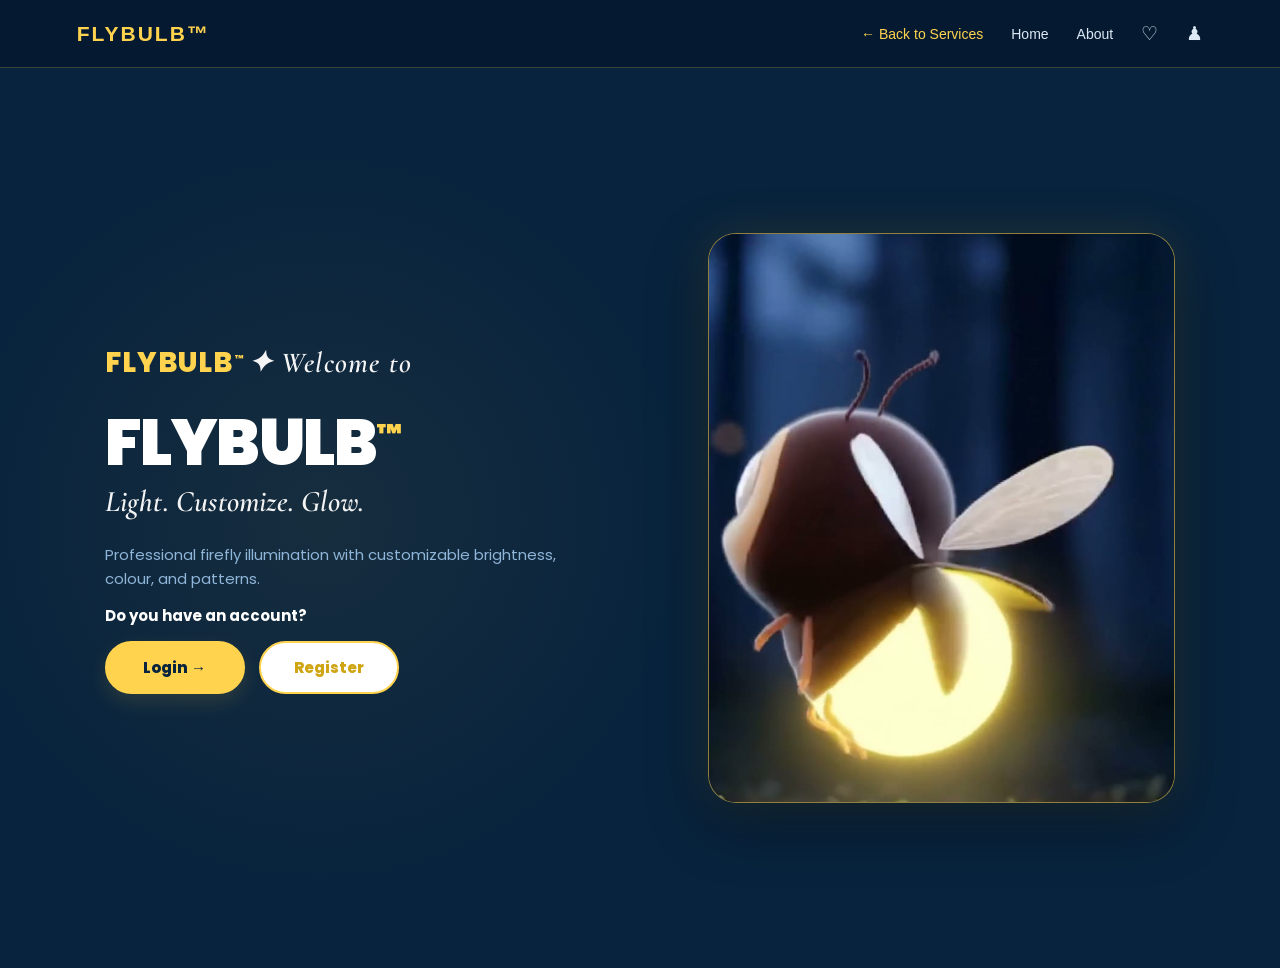
==== commit 9acd0570: "Add welcome video playback fallback" ====
--- a/assets/index.html
+++ b/assets/index.html
@@ -24,6 +24,11 @@
 
     ===================================================== -->
 
+    <div id="authToast" class="auth-toast" role="status" aria-live="polite">
+        <span class="auth-toast-icon" aria-hidden="true">✓</span>
+        <span id="authToastMessage"></span>
+    </div>
+
     <nav class="navbar">
 
         <div class="navbar-logo">FLYBULB™</div>
@@ -32,7 +37,7 @@
 
             <a href="#services" class="nav-back" onclick="showServices(); return false;">← Back to Services</a>
 
-            <a href="../../../FLYBULB/FLYBULB/assets/index.html" class="nav-home">Home</a>
+            <a href="/assets/index.html" class="nav-home">Home</a>
 
             <a href="../../../about.html">About</a>
 
@@ -930,6 +935,34 @@
 
     }
 
+    .auth-toast {
+        position: fixed;
+        z-index: 10000;
+        top: 28px;
+        left: 50%;
+        display: flex;
+        align-items: center;
+        gap: 12px;
+        width: min(420px, calc(100% - 32px));
+        padding: 16px 19px;
+        border: 1px solid rgba(255, 255, 255, 0.22);
+        border-radius: 16px;
+        background: rgba(8, 35, 61, 0.96);
+        box-shadow: 0 16px 42px rgba(0, 0, 0, 0.3), 0 0 28px rgba(255, 214, 77, 0.2);
+        color: #fff;
+        font: 600 14px/1.4 "Poppins", "Segoe UI", sans-serif;
+        opacity: 0;
+        pointer-events: none;
+        transform: translate(-50%, -24px) scale(0.96);
+        transition: opacity 220ms ease, transform 220ms ease;
+    }
+
+    .auth-toast.visible { opacity: 1; transform: translate(-50%, 0) scale(1); }
+    .auth-toast-icon {
+        display: grid; flex: 0 0 30px; width: 30px; height: 30px; place-items: center;
+        border-radius: 50%; background: #f7d34d; color: #08233d; font-size: 17px; font-weight: 900;
+    }
+    .auth-toast.error .auth-toast-icon { background: #ff7c7c; color: #601717; }
 </style>
 
 <!-- =====================================================
@@ -964,7 +997,9 @@
 
                     playsinline
 
-                    preload="metadata"
+                    preload="auto"
+
+                    poster="firefly-welcome-poster.jpg"
 
                 >
 
@@ -1745,15 +1780,28 @@
         }
 
         function showWelcome() {
-            hideAllPages();
-            welcomePage.classList.remove("hidden");
-            window.scrollTo(0, 0);
+            window.location.assign("/assets/index.html");
         }
 
         function showServices() {
             hideAllPages();
             websitePage.classList.remove("hidden");
             window.scrollTo(0, 0);
+        }
+
+        let toastTimer;
+
+        function showToast(message, type = "success") {
+            const toast = document.getElementById("authToast");
+            const toastMessage = document.getElementById("authToastMessage");
+            const toastIcon = toast.querySelector(".auth-toast-icon");
+
+            clearTimeout(toastTimer);
+            toast.classList.toggle("error", type === "error");
+            toastIcon.textContent = type === "error" ? "!" : "✓";
+            toastMessage.textContent = message;
+            toast.classList.add("visible");
+            toastTimer = setTimeout(() => toast.classList.remove("visible"), 3600);
         }
 
         function registerUser() {
@@ -1763,7 +1811,7 @@
             const password = document.getElementById("registerPassword").value.trim();
 
             if (!name || !id || !email || !password) {
-                alert("Please complete all registration fields.");
+                showToast("Please complete all registration fields.", "error");
                 return;
             }
 
@@ -1777,8 +1825,8 @@
             document.getElementById("loginName").value = name;
             document.getElementById("loginId").value = id;
             document.getElementById("loginPassword").value = "";
-            alert("Account created successfully. Please log in.");
             showLogin();
+            showToast("Account created! Your details are ready to log in.");
         }
 
         function loginUser() {
@@ -1787,14 +1835,14 @@
             const password = document.getElementById("loginPassword").value.trim();
 
             if (!name || !id || !password) {
-                alert("Please enter your name, ID, and password.");
+                showToast("Please enter your name, ID, and password.", "error");
                 return;
             }
 
             const savedAccount = JSON.parse(localStorage.getItem("flybulbAccount") || "null");
 
             if (savedAccount && (savedAccount.id !== id || savedAccount.password !== password)) {
-                alert("The ID or password does not match your account.");
+                showToast("That ID or password does not match your account.", "error");
                 return;
             }
 
@@ -1803,10 +1851,11 @@
             hideAllPages();
             websitePage.classList.remove("hidden");
             window.scrollTo(0, 0);
+            showToast(`Welcome back, ${name}! Your fireflies are ready to glow.`);
         }
 
         function logoutUser() {
-            showWelcome();
+            window.location.assign("/assets/index.html");
         }
 
         function openService(page) {
@@ -1820,4 +1869,4 @@
 
 </body>
 
-</html>+</html>
